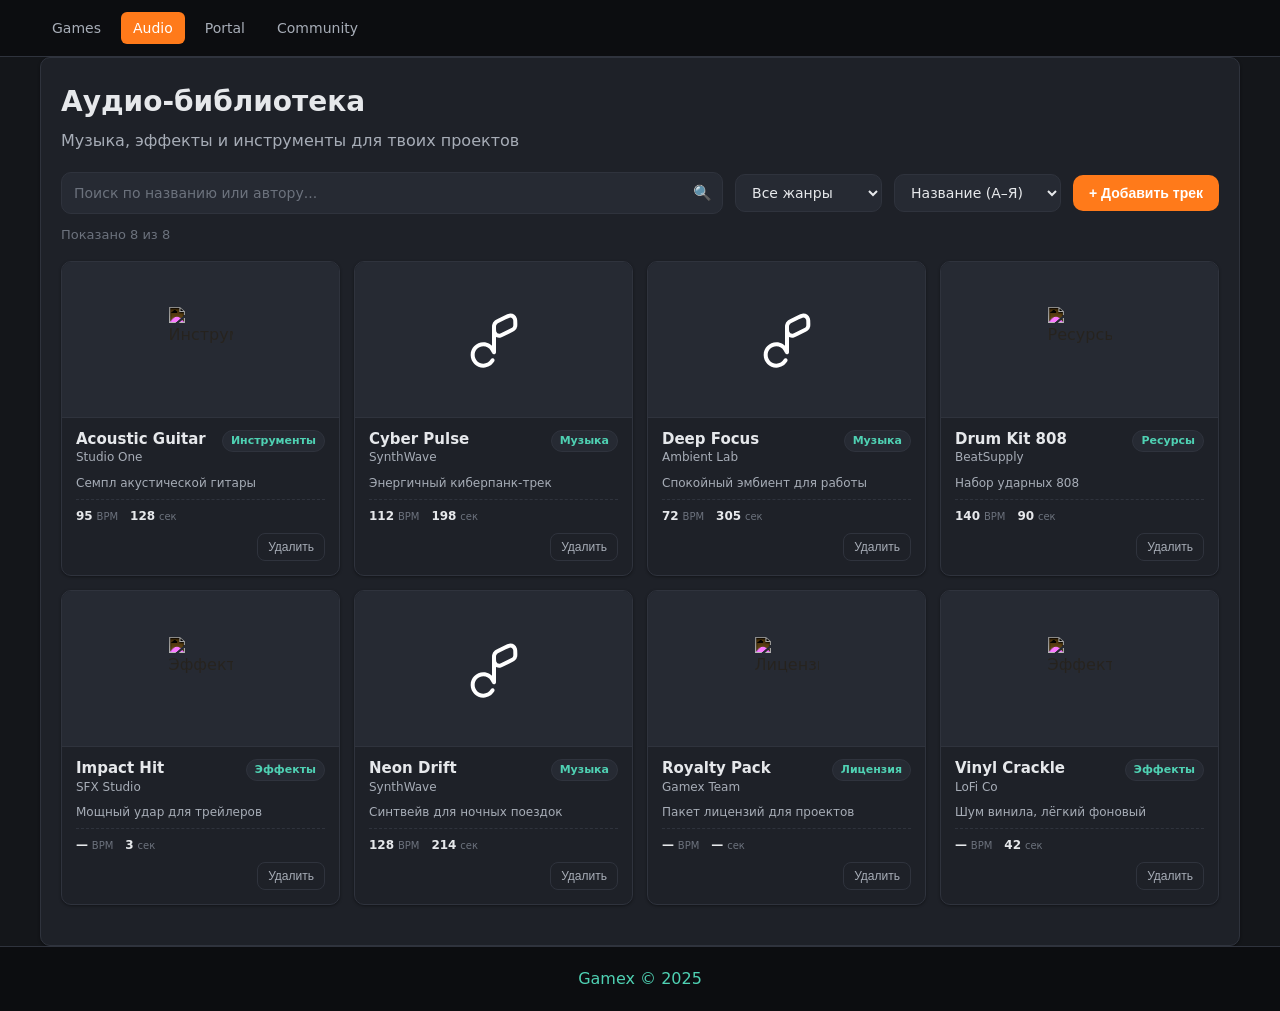
==== front/pages/Audio.html @ 8e51998e "Сделал вторую лабу, сделал сайт тёмным" ====
<!DOCTYPE html>
<html lang="ru">
<head>
  <meta charset="utf-8">
  <meta name="viewport" content="width=device-width, initial-scale=1">
  <title>Audio — Gamex</title>
  <link href="../styles/main.css" rel="stylesheet" />
  <link href="../styles/audio.css" rel="stylesheet" />
</head>
<body>
  <div class="page">
    <header class="header-nav-row">
      <nav>
        <a href="../index.html">Games</a>
        <a href="./Audio.html" class="active">Audio</a>
        <a href="./Portal.html">Portal</a>
        <a href="./Community.html">Community</a>
      </nav>
    </header>

    <main class="audio-main">
      <section class="audio-hero">
        <h1>Аудио-библиотека</h1>
        <p class="audio-hero-sub">Музыка, эффекты и инструменты для твоих проектов</p>

        <div class="audio-toolbar">
          <form class="search" role="search" id="audio-search-form">
            <label for="audio-search" class="visually-hidden">Поиск треков</label>
            <input type="search" id="audio-search"
                   placeholder="Поиск по названию или автору..."
                   autocomplete="off">
            <button type="submit" aria-label="Найти">🔍</button>
          </form>

          <select id="filter-category" aria-label="Фильтр по жанру">
            <option value="all">Все жанры</option>
            <option value="Музыка">Музыка</option>
            <option value="Эффекты">Эффекты</option>
            <option value="Инструменты">Инструменты</option>
            <option value="Лицензия">Лицензия</option>
            <option value="Ресурсы">Ресурсы</option>
          </select>

          <select id="sort-by" aria-label="Сортировка">
            <option value="name-asc">Название (А–Я)</option>
            <option value="name-desc">Название (Я–А)</option>
            <option value="bpm-asc">BPM ↑</option>
            <option value="bpm-desc">BPM ↓</option>
            <option value="duration-asc">Длительность ↑</option>
            <option value="duration-desc">Длительность ↓</option>
          </select>

          <button id="open-add-modal" class="btn-add" type="button">+ Добавить трек</button>
        </div>

        <p class="audio-counter" id="audio-counter"></p>
      </section>

      <section class="tracks-grid" id="tracks-grid" aria-live="polite"></section>
      <p class="empty-state" id="empty-state" hidden>Ничего не найдено. Попробуй изменить фильтры.</p>
    </main>

    <footer class="footer-wrapper">
      <a href="#">Gamex © 2025</a>
    </footer>
  </div>

  <!-- ============================================================
       ШАБЛОН КАРТОЧКИ (клон заполняется в audio.js)
       ============================================================ -->
  <template id="track-card-template">
    <article class="track-card">
      <div class="track-cover">
        <img src="../icon/music-note-4-svgrepo-com.svg" alt="" width="40" height="40">
      </div>
      <div class="track-body">
        <div class="track-head">
          <div>
            <h3 class="track-title"></h3>
            <p class="track-artist"></p>
          </div>
          <span class="track-cat"></span>
        </div>
        <p class="track-desc"></p>
        <div class="track-meta">
          <div><span class="meta-bpm">—</span> <small>BPM</small></div>
          <div><span class="meta-dur">—</span> <small>сек</small></div>
        </div>
        <div class="track-actions">
          <button type="button" class="btn-delete" data-action="delete">Удалить</button>
        </div>
      </div>
    </article>
  </template>

  <!-- ============================================================
       МОДАЛКА
       ============================================================ -->
  <div class="modal-backdrop" id="modal-backdrop" hidden>
    <div class="modal" role="dialog" aria-modal="true" aria-labelledby="modal-title">
      <div class="modal-header">
        <h2 id="modal-title">Добавить трек</h2>
        <button type="button" class="modal-close" id="modal-close" aria-label="Закрыть">×</button>
      </div>

      <form id="add-track-form" novalidate>
        <div class="form-row">
          <label for="f-title">Название *</label>
          <input type="text" id="f-title" name="title" required minlength="2" maxlength="60">
          <p class="error" data-error-for="f-title"></p>
        </div>

        <div class="form-row">
          <label for="f-artist">Автор *</label>
          <input type="text" id="f-artist" name="artist" required minlength="2" maxlength="60">
          <p class="error" data-error-for="f-artist"></p>
        </div>

        <div class="form-row">
          <label for="f-category">Жанр *</label>
          <select id="f-category" name="category" required>
            <option value="">— выбери —</option>
            <option value="Музыка">Музыка</option>
            <option value="Эффекты">Эффекты</option>
            <option value="Инструменты">Инструменты</option>
            <option value="Лицензия">Лицензия</option>
            <option value="Ресурсы">Ресурсы</option>
          </select>
          <p class="error" data-error-for="f-category"></p>
        </div>

        <div class="form-row two-cols">
          <div>
            <label for="f-bpm">BPM *</label>
            <input type="number" id="f-bpm" name="bpm" required min="40" max="300" step="1">
            <p class="error" data-error-for="f-bpm"></p>
          </div>
          <div>
            <label for="f-duration">Длительность, сек *</label>
            <input type="number" id="f-duration" name="duration" required min="1" max="3600" step="1">
            <p class="error" data-error-for="f-duration"></p>
          </div>
        </div>

        <div class="form-row">
          <label for="f-desc">Описание</label>
          <textarea id="f-desc" name="description" maxlength="160" rows="3"></textarea>
          <p class="error" data-error-for="f-desc"></p>
        </div>

        <div class="modal-actions">
          <button type="button" class="btn-cancel" id="modal-cancel">Отмена</button>
          <button type="submit" class="btn-submit">Сохранить</button>
        </div>
      </form>
    </div>
  </div>

  <script src="../js/audio.js"></script>
</body>
</html>
---- front/styles/main.css ----
/* ============================================================
   Gamex — main.css (тёмная тема, Newgrounds-style)
   ============================================================ */

/* ===== Палитра ===== */
:root {
  --orange:      #ff7a1a;
  --orange-dark: #e05f00;
  --mint:        #4fd1b3;
  --mint-dark:   #2fae91;

  --bg:          #14161a;
  --surface:     #1e2128;
  --surface-2:   #262a33;
  --border:      #2f333d;
  --border-hi:   #3a3f4a;

  --text:        #e6e8eb;
  --text-dim:    #a7adb7;
  --text-mute:   #6c727d;

  --radius:      10px;
  --shadow-sm:   0 1px 3px rgba(0,0,0,.4);
  --shadow-md:   0 6px 20px rgba(0,0,0,.5);

  /* legacy-имена, чтобы audio.css не пришлось переписывать */
  --gray-100: var(--surface);
  --gray-300: var(--border);
  --gray-500: var(--text-mute);
  --gray-700: var(--text-dim);
  --style-black: var(--surface);
  --warm-green:  var(--mint);
}

* { box-sizing: border-box; }

html, body {
  height: 100%;
  margin: 0;
  font-family: system-ui, -apple-system, "Segoe UI", Roboto, sans-serif;
  color: var(--text);
  background: var(--bg);
  line-height: 1.45;
}

a { color: var(--mint); }
a:hover { color: var(--orange); }
::selection { background: var(--orange); color: #fff; }

.visually-hidden {
  position: absolute;
  width: 1px; height: 1px;
  padding: 0; margin: -1px;
  overflow: hidden;
  clip: rect(0, 0, 0, 0);
  white-space: nowrap;
  border: 0;
}

/* ===== Каркас страницы ===== */
.page {
  display: flex;
  flex-direction: column;
  min-height: 100vh;
  min-height: 100dvh;
}

/* ===== Хедер ===== */
.header-nav-row {
  background: #0c0d10;
  border-bottom: 1px solid var(--border);
  padding: 12px 20px;
  position: sticky;
  top: 0;
  z-index: 10;
}

.header-nav-row nav {
  display: flex;
  gap: 8px;
  flex-wrap: wrap;
  align-items: center;
  max-width: 1200px;
  margin: 0 auto;
}

.header-nav-row a {
  color: var(--text-dim);
  text-decoration: none;
  padding: 6px 12px;
  border-radius: 6px;
  font-size: 14px;
  transition: background .2s, color .2s;
}

.header-nav-row a:hover,
.header-nav-row a:focus-visible,
.header-nav-row a.active {
  background: var(--orange);
  color: #fff;
  outline: none;
}

/* ===== Содержимое ===== */
.main-content {
  flex: 1;
  width: 100%;
  max-width: 1200px;
  margin: 0 auto;
  padding: 20px;
}

.content-row {
  display: flex;
  gap: 20px;
  align-items: flex-start;
}

/* Сайдбар */
.left.columns {
  width: 220px;
  flex-shrink: 0;
}

.newies,
.dops {
  background: var(--surface);
  border: 1px solid var(--border);
  border-left: 4px solid var(--mint);
  border-radius: 8px;
  padding: 12px;
  margin-bottom: 12px;
  box-shadow: var(--shadow-sm);
}
.newies { border-left-color: var(--orange); }
.newies h3, .dops h3 { margin: 0 0 6px; font-size: 15px; color: var(--text); }
.newies p,  .dops p  { margin: 0 0 8px; font-size: 14px; color: var(--text-dim); }
.newies img, .dops img { display: block; filter: invert(1) brightness(1.5); }

/* Main */
main {
  flex: 1;
  min-width: 0;
  background: var(--surface);
  border: 1px solid var(--border);
  border-radius: var(--radius);
  padding: 16px;
  box-shadow: var(--shadow-sm);
}
main > h1 {
  margin: 0 0 16px;
  font-size: 20px;
  font-weight: 600;
  color: var(--text);
}

/* ===== Мозаика игр ===== */
.games-grid {
  display: grid;
  gap: 14px;
  grid-template-columns: repeat(2, 1fr);
}
@media (min-width: 480px)  { .games-grid { grid-template-columns: repeat(3, 1fr); } }
@media (min-width: 768px)  { .games-grid { grid-template-columns: repeat(4, 1fr); } }
@media (min-width: 1024px) { .games-grid { grid-template-columns: repeat(5, 1fr); } }
@media (min-width: 1440px) { .games-grid { grid-template-columns: repeat(6, 1fr); } }

.game {
  display: flex;
  flex-direction: column;
  background: var(--surface-2);
  border: 1px solid var(--border);
  border-radius: var(--radius);
  overflow: hidden;
  cursor: pointer;
  text-decoration: none;
  color: inherit;
  transition: transform .15s, box-shadow .15s, border-color .15s;
}

.game-cover {
  display: flex;
  align-items: center;
  justify-content: center;
  aspect-ratio: 1 / 1;
  background: var(--surface-2);
  border-bottom: 1px solid var(--border);
}
.game-cover img {
  width: 55%;
  height: auto;
  aspect-ratio: 1 / 1;
  filter: invert(1) brightness(1.5);
  transition: transform .15s, filter .15s;
}

.game-info {
  padding: 8px 10px 10px;
  background: var(--surface);
  border-top: 1px solid var(--border);
  transition: border-color .15s;
}

.game-title {
  margin: 0 0 2px;
  font-size: 14px;
  font-weight: 600;
  color: var(--text);
  line-height: 1.2;
  overflow: hidden;
  text-overflow: ellipsis;
  white-space: nowrap;
}

.game-desc {
  margin: 0;
  font-size: 12px;
  color: var(--text-dim);
  line-height: 1.3;
  display: -webkit-box;
  -webkit-line-clamp: 2;
  -webkit-box-orient: vertical;
  overflow: hidden;
}

@media (hover: hover) {
  .game:hover {
    border-color: var(--orange);
    box-shadow: 0 6px 20px rgba(255,122,26,.25);
    transform: translateY(-2px);
  }
  .game:hover .game-cover img {
    transform: scale(1.08);
    filter: invert(1) brightness(1.5) drop-shadow(0 0 4px var(--orange));
  }
  .game:nth-child(even):hover {
    border-color: var(--mint);
    box-shadow: 0 6px 20px rgba(79,209,179,.25);
  }
}

.game:focus-visible {
  border-color: var(--orange);
  box-shadow: 0 0 0 3px rgba(255,122,26,.35);
  outline: none;
}

/* ===== Поиск (ненавязчивый, в стиле «панели» над сеткой) ===== */
.games-toolbar {
  display: flex;
  gap: 10px;
  flex-wrap: wrap;
  align-items: center;
  margin-bottom: 16px;
}

.games-toolbar .search {
  flex: 1 1 240px;
  max-width: 360px;
}

.search {
  display: flex;
  align-items: center;
  gap: 6px;
  background: var(--surface-2);
  border: 1px solid var(--border);
  border-radius: var(--radius);
  padding: 4px 4px 4px 12px;
  transition: border-color .2s, box-shadow .2s, background .2s;
}

.search:focus-within {
  border-color: var(--orange);
  background: var(--surface);
  box-shadow: 0 0 0 3px rgba(255,122,26,.18);
}

.search input[type="search"] {
  flex: 1;
  min-width: 0;
  border: none;
  outline: none;
  background: transparent;
  font-size: 14px;
  color: var(--text);
  padding: 6px 0;
  font-family: inherit;
}

.search input[type="search"]::placeholder { color: var(--text-mute); }

.search input[type="search"]::-webkit-search-cancel-button {
  -webkit-appearance: none;
  appearance: none;
}

.search button {
  display: flex;
  align-items: center;
  justify-content: center;
  width: 32px;
  height: 32px;
  border: none;
  border-radius: 7px;
  background: transparent;
  color: var(--text-mute);
  font-size: 15px;
  cursor: pointer;
  transition: background .2s, color .2s, transform .1s;
}

.search button:hover {
  background: var(--orange);
  color: #fff;
}

.search button:active { transform: scale(.95); }

/* ===== Футер ===== */
.footer-wrapper {
  background: #0c0d10;
  color: var(--text-dim);
  border-top: 1px solid var(--border);
  padding: 20px;
  text-align: center;
}
.footer-wrapper a { color: var(--mint); text-decoration: none; transition: color .2s; }
.footer-wrapper a:hover { color: var(--orange); }

/* ===== Адаптив ===== */
@media (max-width: 900px) {
  .left.columns { width: 180px; }
}

@media (max-width: 640px) {
  .main-content { padding: 12px; }
  .content-row { flex-direction: column; gap: 12px; }
  .left.columns {
    width: 100%;
    display: flex;
    gap: 12px;
  }
  .newies, .dops { flex: 1; margin-bottom: 0; }
  main > h1 { font-size: 18px; }
  .games-toolbar .search { max-width: 100%; flex: 1 1 100%; }
}

@media (max-width: 380px) {
  .header-nav-row { padding: 10px 12px; }
  .header-nav-row nav { gap: 4px; }
  .header-nav-row a { padding: 5px 8px; font-size: 13px; }
  .left.columns { flex-direction: column; }
}

/* ============================================================
   Лендинг (index.html)
   ============================================================ */
.landing {
  flex: 1;
  max-width: 1100px;
  width: 100%;
  margin: 0 auto;
  padding: 40px 20px 60px;
}

.landing-hero {
  text-align: center;
  padding: 60px 0 40px;
}

.landing-hero h1 {
  margin: 0 0 12px;
  font-size: clamp(40px, 8vw, 72px);
  font-weight: 800;
  letter-spacing: -1px;
  background: linear-gradient(135deg, var(--orange), var(--mint));
  -webkit-background-clip: text;
  background-clip: text;
  -webkit-text-fill-color: transparent;
}

.landing-tagline {
  max-width: 560px;
  margin: 0 auto 28px;
  font-size: 18px;
  color: var(--text-dim);
}

.landing-actions {
  display: flex;
  gap: 12px;
  justify-content: center;
  flex-wrap: wrap;
}

.btn-primary,
.btn-secondary {
  display: inline-block;
  padding: 12px 24px;
  border-radius: 10px;
  font-size: 15px;
  font-weight: 600;
  text-decoration: none;
  transition: transform .1s, background .2s, border-color .2s, color .2s;
}
.btn-primary {
  background: var(--orange);
  color: #fff;
  border: 1px solid var(--orange);
}
.btn-primary:hover { background: var(--orange-dark); color: #fff; }
.btn-secondary {
  background: transparent;
  color: var(--text);
  border: 1px solid var(--border-hi);
}
.btn-secondary:hover { border-color: var(--mint); color: var(--mint); }
.btn-primary:active, .btn-secondary:active { transform: scale(.97); }

.landing-features {
  display: grid;
  gap: 16px;
  grid-template-columns: repeat(auto-fill, minmax(220px, 1fr));
  margin: 40px 0;
}

.feature-card {
  display: flex;
  flex-direction: column;
  align-items: flex-start;
  gap: 8px;
  padding: 20px;
  background: var(--surface);
  border: 1px solid var(--border);
  border-radius: var(--radius);
  text-decoration: none;
  color: var(--text);
  transition: transform .15s, border-color .15s, box-shadow .15s;
}
.feature-card:hover {
  transform: translateY(-3px);
  border-color: var(--orange);
  box-shadow: 0 8px 24px rgba(255,122,26,.2);
  color: var(--text);
}

/* Чётные фичи — мятный акцент (как у .game и .track-card) */
@media (hover: hover) {
  .feature-card:nth-child(even):hover {
    border-color: var(--mint);
    box-shadow: 0 8px 24px rgba(79,209,179,.28);
  }
}

.feature-icon {
  width: 56px;
  height: 56px;
  display: flex;
  align-items: center;
  justify-content: center;
  background: var(--surface-2);
  border: 1px solid var(--border);
  border-radius: 12px;
  margin-bottom: 4px;
}
.feature-icon img { filter: invert(1) brightness(1.5); }

.feature-card h2 { margin: 0; font-size: 18px; color: var(--text); }
.feature-card p  { margin: 0; font-size: 14px; color: var(--text-dim); line-height: 1.4; }

.landing-about {
  max-width: 700px;
  margin: 40px auto 0;
  padding: 24px;
  background: var(--surface);
  border: 1px solid var(--border);
  border-left: 4px solid var(--mint);
  border-radius: var(--radius);
}
.landing-about h2 { margin: 0 0 10px; color: var(--text); }
.landing-about p  { margin: 0; color: var(--text-dim); }

@media (max-width: 640px) {
  .landing { padding: 24px 12px 40px; }
  .landing-hero { padding: 32px 0 24px; }
  .landing-tagline { font-size: 16px; }
}
---- front/styles/audio.css ----
/* ===== HERO ===== */
.audio-main {
  flex: 1;
  max-width: 1200px;
  width: 100%;
  margin: 0 auto;
  padding: 24px 20px 40px;
}

.audio-hero h1 {
  margin: 0 0 6px;
  font-size: 28px;
  color: var(--text);
}

.audio-hero-sub {
  margin: 0 0 20px;
  color: var(--text-dim);
}

.audio-toolbar {
  display: flex;
  gap: 12px;
  flex-wrap: wrap;
  align-items: center;
  margin-bottom: 12px;
}

.audio-toolbar .search {
  width: 280px;
  flex: 1 1 220px;
}

.audio-toolbar select {
  padding: 9px 12px;
  border: 1px solid var(--border);
  border-radius: var(--radius);
  background: var(--surface-2);
  font-size: 14px;
  font-family: inherit;
  color: var(--text);
  cursor: pointer;
  transition: border-color .2s, box-shadow .2s;
}
.audio-toolbar select:focus {
  border-color: var(--orange);
  box-shadow: 0 0 0 3px rgba(255,122,26,.2);
  outline: none;
}

.btn-add {
  padding: 10px 16px;
  background: var(--orange);
  color: #fff;
  border: none;
  border-radius: var(--radius);
  font-size: 14px;
  font-weight: 600;
  cursor: pointer;
  transition: background .2s, transform .1s;
}
.btn-add:hover  { background: var(--orange-dark); }
.btn-add:active { transform: scale(.97); }

.audio-counter {
  margin: 0 0 16px;
  font-size: 13px;
  color: var(--text-mute);
}

/* ===== СЕТКА ===== */
.tracks-grid {
  display: grid;
  gap: 14px;
  grid-template-columns: repeat(auto-fill, minmax(240px, 1fr));
}

.track-card {
  display: flex;
  flex-direction: column;
  background: var(--surface);
  border: 1px solid var(--border);
  border-radius: var(--radius);
  overflow: hidden;
  box-shadow: var(--shadow-sm);
  transition: transform .15s, box-shadow .15s, border-color .15s;
}

.track-cover {
  display: flex;
  align-items: center;
  justify-content: center;
  aspect-ratio: 16 / 9;
  background: var(--surface-2);
  border-bottom: 1px solid var(--border);
}
.track-cover img {
  width: 40%;
  max-width: 64px;
  height: auto;
  filter: invert(1) brightness(1.5);
  transition: transform .15s, filter .15s;
}


@media (hover: hover) {
  .track-card:hover {
    transform: translateY(-2px);
    border-color: var(--orange);
    box-shadow: 0 6px 18px rgba(255,122,26,.18);
  }
  .track-card:hover .track-cover img {
    transform: scale(1.1);
    filter: invert(1) brightness(1.5) drop-shadow(0 0 4px var(--orange));
  }

  /* Чётные — мятный акцент, как в .game */
  .track-card:nth-child(even):hover {
    border-color: var(--mint);
    box-shadow: 0 6px 20px rgba(79,209,179,.28);
  }
  .track-card:nth-child(even):hover .track-cover img {
    filter: invert(1) brightness(1.5) drop-shadow(0 0 4px var(--mint));
  }
}

.track-body {
  padding: 12px 14px 14px;
  display: flex;
  flex-direction: column;
  gap: 8px;
  flex: 1;
}

.track-head {
  display: flex;
  justify-content: space-between;
  align-items: flex-start;
  gap: 8px;
}

.track-title {
  margin: 0;
  font-size: 15px;
  font-weight: 600;
  color: var(--text);
  line-height: 1.3;
  word-break: break-word;
}

.track-artist {
  margin: 0;
  font-size: 12px;
  color: var(--text-dim);
}

.track-cat {
  display: inline-block;
  padding: 2px 8px;
  background: var(--surface-2);
  color: var(--mint);
  border: 1px solid var(--border);
  border-radius: 999px;
  font-size: 11px;
  font-weight: 600;
  white-space: nowrap;
}

.track-desc {
  margin: 0;
  font-size: 12px;
  color: var(--text-dim);
  line-height: 1.35;
  display: -webkit-box;
  -webkit-line-clamp: 2;
  -webkit-box-orient: vertical;
  overflow: hidden;
}

.track-meta {
  display: flex;
  gap: 12px;
  font-size: 12px;
  color: var(--text-dim);
  border-top: 1px dashed var(--border);
  padding-top: 8px;
  margin-top: auto;
}
.track-meta span { font-weight: 600; color: var(--text); }
.track-meta small { color: var(--text-mute); font-weight: 400; }

.track-actions {
  display: flex;
  justify-content: flex-end;
}

.btn-delete {
  background: transparent;
  border: 1px solid var(--border);
  color: var(--text-dim);
  padding: 6px 10px;
  border-radius: 8px;
  font-size: 12px;
  cursor: pointer;
  transition: all .15s;
}
.btn-delete:hover {
  background: rgba(255,122,26,.12);
  border-color: var(--orange);
  color: var(--orange);
}

.empty-state {
  text-align: center;
  color: var(--text-mute);
  padding: 40px 0;
}

/* ===== МОДАЛКА ===== */
.modal-backdrop {
  position: fixed;
  inset: 0;
  background: rgba(0,0,0,.7);
  display: flex;
  align-items: center;
  justify-content: center;
  padding: 20px;
  z-index: 100;
}
.modal-backdrop[hidden] { display: none; }

.modal {
  background: var(--surface);
  border: 1px solid var(--border);
  border-radius: 14px;
  width: 100%;
  max-width: 480px;
  max-height: 90vh;
  overflow-y: auto;
  padding: 20px;
  color: var(--text);
  box-shadow: 0 20px 50px rgba(0,0,0,.6);
  animation: modal-pop .18s ease-out;
}

@keyframes modal-pop {
  from { transform: scale(.96); opacity: 0; }
  to   { transform: scale(1);   opacity: 1; }
}

.modal-header {
  display: flex;
  justify-content: space-between;
  align-items: center;
  margin-bottom: 14px;
}
.modal-header h2 {
  margin: 0;
  font-size: 18px;
  color: var(--text);
}

.modal-close {
  background: transparent;
  border: none;
  font-size: 26px;
  line-height: 1;
  color: var(--text-mute);
  cursor: pointer;
  padding: 0 6px;
}
.modal-close:hover { color: var(--orange); }

.form-row {
  margin-bottom: 12px;
  display: flex;
  flex-direction: column;
  gap: 4px;
}
.form-row.two-cols { flex-direction: row; gap: 12px; }
.form-row.two-cols > div {
  flex: 1;
  display: flex;
  flex-direction: column;
  gap: 4px;
}

.form-row label {
  font-size: 13px;
  font-weight: 600;
  color: var(--text-dim);
}

.form-row input,
.form-row select,
.form-row textarea {
  padding: 9px 11px;
  border: 1px solid var(--border);
  border-radius: 8px;
  font-size: 14px;
  font-family: inherit;
  color: var(--text);
  background: var(--surface-2);
  transition: border-color .15s, box-shadow .15s;
}

.form-row input:focus,
.form-row select:focus,
.form-row textarea:focus {
  outline: none;
  border-color: var(--orange);
  box-shadow: 0 0 0 3px rgba(255,122,26,.22);
}

.form-row input.invalid,
.form-row select.invalid,
.form-row textarea.invalid {
  border-color: #e53935;
  box-shadow: 0 0 0 3px rgba(229,57,53,.2);
}

.error {
  margin: 0;
  font-size: 12px;
  color: #ff6b6b;
  min-height: 14px;
}

.modal-actions {
  display: flex;
  justify-content: flex-end;
  gap: 10px;
  margin-top: 8px;
}

.btn-cancel,
.btn-submit {
  padding: 10px 16px;
  border-radius: 8px;
  font-size: 14px;
  font-weight: 600;
  cursor: pointer;
  border: 1px solid transparent;
  transition: all .15s;
}
.btn-cancel {
  background: transparent;
  border-color: var(--border-hi);
  color: var(--text);
}
.btn-cancel:hover { border-color: var(--text-dim); }

.btn-submit {
  background: var(--orange);
  color: #fff;
}
.btn-submit:hover { background: var(--orange-dark); }

@media (max-width: 640px) {
  .audio-main { padding: 16px 12px 30px; }
  .audio-hero h1 { font-size: 22px; }
  .audio-toolbar .search { width: 100%; }
  .audio-toolbar select,
  .btn-add { flex: 1 1 auto; }
  .form-row.two-cols { flex-direction: column; }
  .modal { padding: 16px; }
}
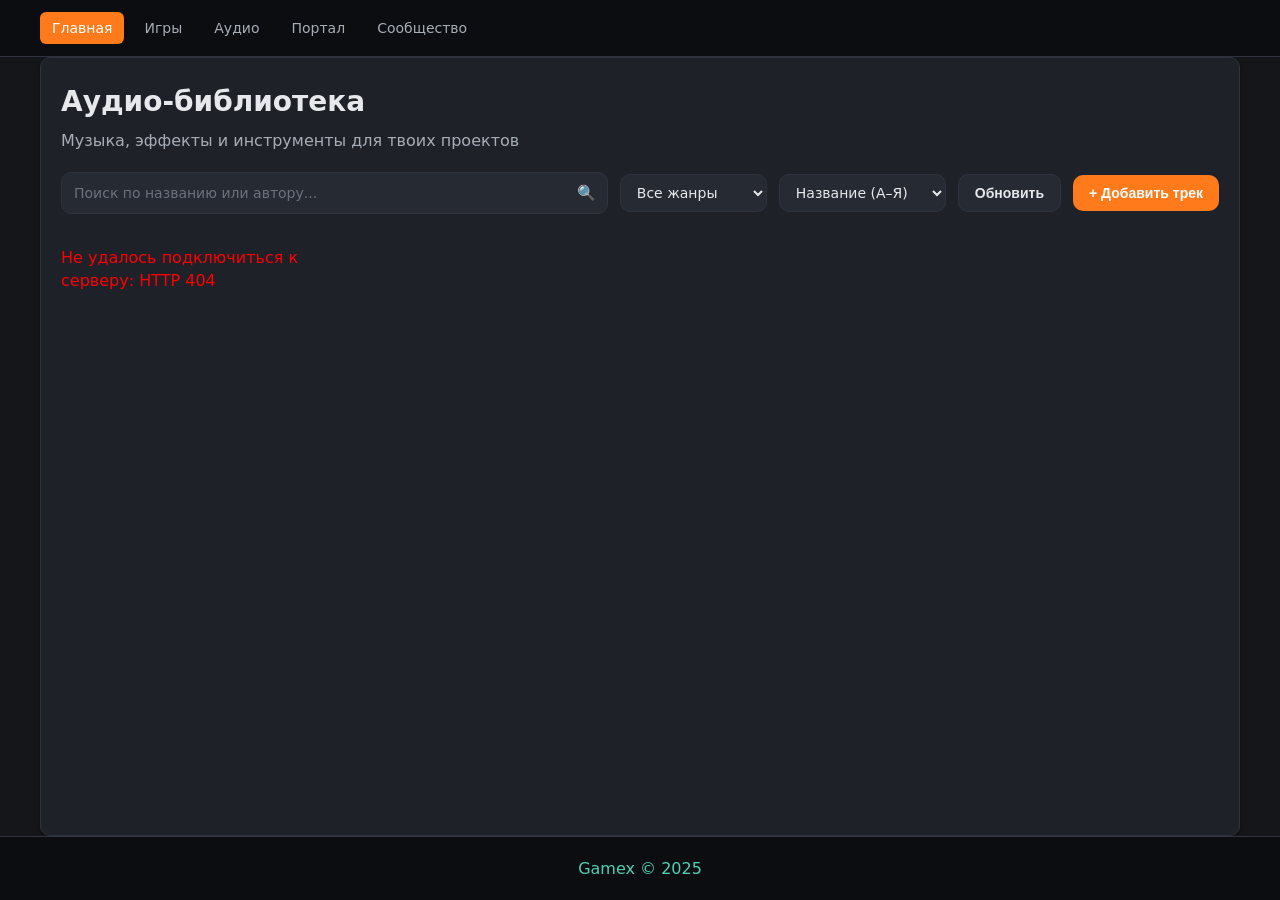
==== commit ab219e11: "Почти" ====
--- a/front/pages/Audio.html
+++ b/front/pages/Audio.html
@@ -11,10 +11,11 @@
   <div class="page">
     <header class="header-nav-row">
       <nav>
-        <a href="../index.html">Games</a>
-        <a href="./Audio.html" class="active">Audio</a>
-        <a href="./Portal.html">Portal</a>
-        <a href="./Community.html">Community</a>
+        <a href="/" class="active">Главная</a>
+        <a href="/pages/Game.html">Игры</a>
+        <a href="/pages/Audio.html">Аудио</a>
+        <a href="/pages/Portal.html">Портал</a>
+        <a href="/pages/Community.html">Сообщество</a>
       </nav>
     </header>
 
@@ -50,6 +51,7 @@
             <option value="duration-desc">Длительность ↓</option>
           </select>
 
+          <button id="refresh-btn" class="btn-add" type="button" style="background: var(--surface-2); border: 1px solid var(--border); color: var(--text);">Обновить</button>
           <button id="open-add-modal" class="btn-add" type="button">+ Добавить трек</button>
         </div>
 
